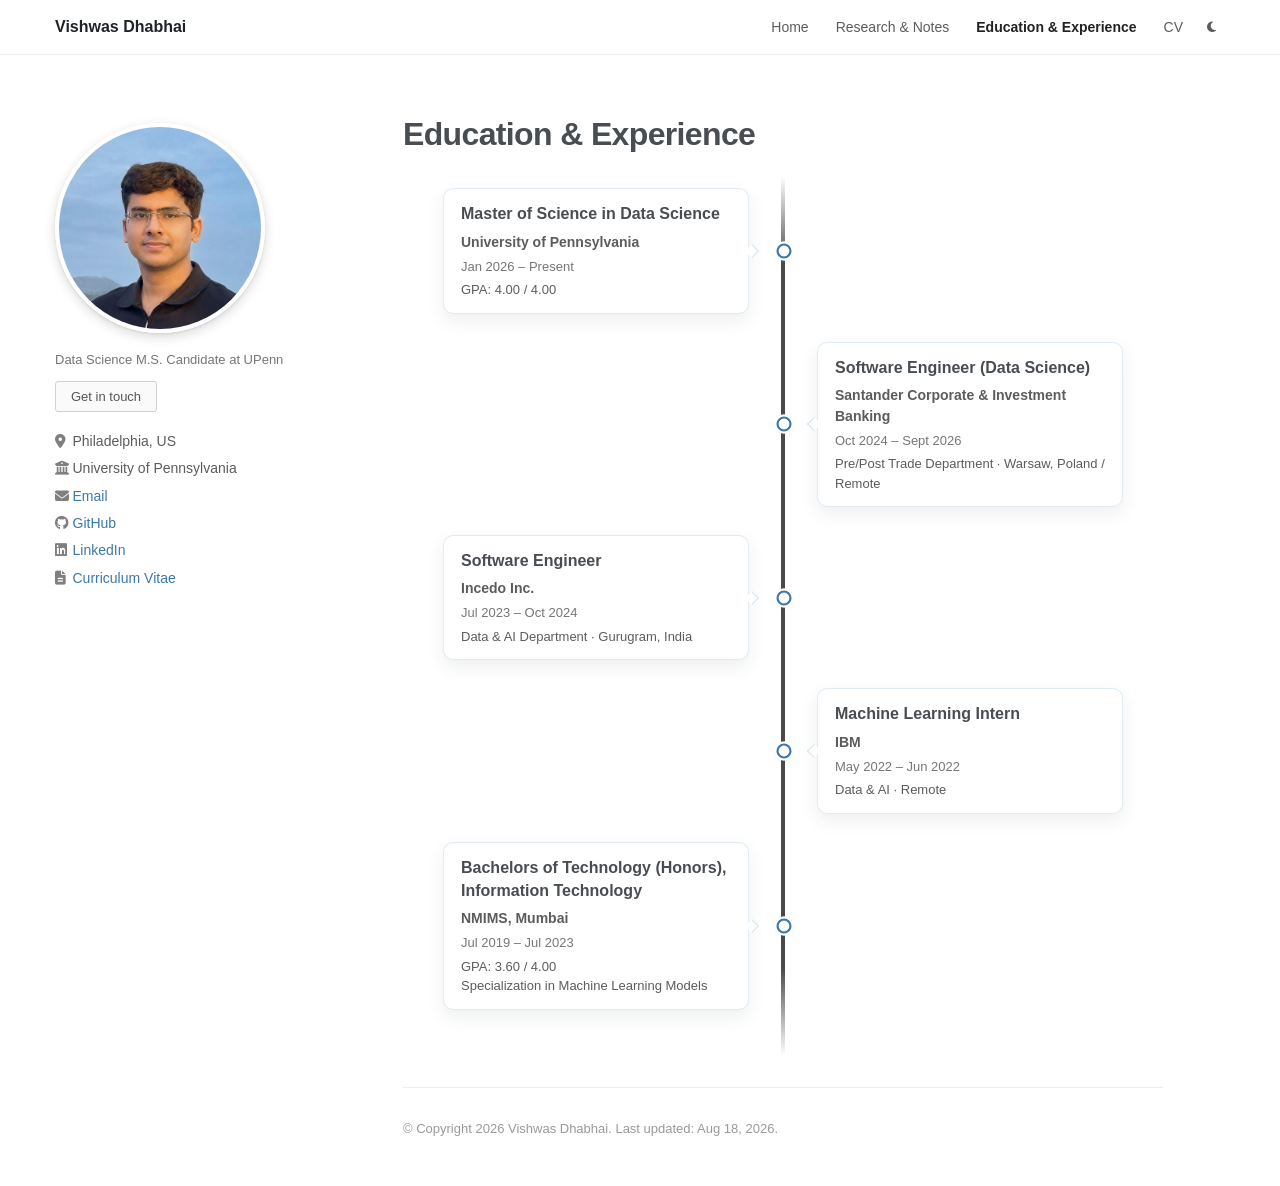
==== experience.html @ e978b35f "Website Modified" ====
<!doctype html>
<html lang="en">
<head>
  <meta charset="utf-8">
  <meta name="viewport" content="width=device-width, initial-scale=1">
  <meta name="description" content="Education and professional experience of Vishwas Dhabhai.">
  <title>Education &amp; Experience · Vishwas Dhabhai</title>
  <link rel="icon" type="image/svg+xml" href="https://academicpages.github.io/images/favicon.svg">
  <link rel="stylesheet" href="https://cdnjs.cloudflare.com/ajax/libs/font-awesome/6.5.2/css/all.min.css" referrerpolicy="no-referrer">
  <link rel="stylesheet" href="style.css">
</head>
<body>
  <header class="masthead-bar">
    <nav class="greedy-nav" aria-label="Site navigation">
      <a class="masthead-home" href="index.html"><span class="desktop-name">Vishwas Dhabhai</span><span class="mobile-name">Vishwas D.</span></a>
      <div class="masthead-links">
        <a href="index.html">Home</a>
        <a href="research.html">Research &amp; Notes</a>
        <a class="active" href="experience.html">Education &amp; Experience</a>
        <a href="resume.pdf?v=20260918">CV</a>
      </div>
      <button id="theme-toggle" class="theme-toggle" type="button" aria-label="Toggle light and dark theme" aria-pressed="false"><i class="fa-solid fa-moon theme-toggle__icon" aria-hidden="true"></i></button>
    </nav>
  </header>
  <div class="page-shell">
    <aside class="masthead">
      <img class="portrait" src="profile.jpg" alt="Portrait of Vishwas Dhabhai">
      <p class="role"><span>Data Science M.S. Candidate at UPenn</span></p>
      <a class="follow" href="mailto:vishwas7@engineering.upenn.edu">Get in touch</a>
      <ul class="profile-details">
        <li><i class="fas fa-fw fa-location-dot icon-pad-right" aria-hidden="true"></i>Philadelphia, US</li>
        <li><i class="fas fa-fw fa-building-columns icon-pad-right" aria-hidden="true"></i>University of Pennsylvania</li>
        <li><i class="fas fa-fw fa-envelope icon-pad-right" aria-hidden="true"></i><a href="mailto:vishwas7@engineering.upenn.edu">Email</a></li>
        <li><i class="fab fa-fw fa-github icon-pad-right" aria-hidden="true"></i><a href="https://github.com/vishwas7-mle" target="_blank" rel="noreferrer">GitHub</a></li>
        <li><i class="fab fa-fw fa-linkedin icon-pad-right" aria-hidden="true"></i><a href="https://www.linkedin.com/in/vishwas-9402633b9" target="_blank" rel="noreferrer">LinkedIn</a></li>
        <li><i class="fas fa-fw fa-file-lines icon-pad-right" aria-hidden="true"></i><a href="resume.pdf?v=20260918">Curriculum Vitae</a></li>
      </ul>
    </aside>
    <main class="content">
      <section id="experience">
        <h1>Education &amp; Experience</h1>
        <div class="timeline">
          <article class="timeline-entry"><h3>Master of Science in Data Science</h3><p class="institution">University of Pennsylvania</p><p class="meta">Jan 2026 – Present</p><p class="details">GPA: 4.00 / 4.00</p></article>
          <article class="timeline-entry"><h3>Software Engineer (Data Science)</h3><p class="institution">Santander Corporate &amp; Investment Banking</p><p class="meta">Oct 2024 – Sept 2026</p><p class="details">Pre/Post Trade Department · Warsaw, Poland / Remote</p></article>
          <article class="timeline-entry"><h3>Software Engineer</h3><p class="institution">Incedo Inc.</p><p class="meta">Jul 2023 – Oct 2024</p><p class="details">Data &amp; AI Department · Gurugram, India</p></article>
          <article class="timeline-entry"><h3>Machine Learning Intern</h3><p class="institution">IBM</p><p class="meta">May 2022 – Jun 2022</p><p class="details">Data &amp; AI · Remote</p></article>
          <article class="timeline-entry"><h3>Bachelors of Technology (Honors), Information Technology</h3><p class="institution">NMIMS, Mumbai</p><p class="meta">Jul 2019 – Jul 2023</p><p class="details">GPA: 3.60 / 4.00</p><p class="details">Specialization in Machine Learning Models</p></article>
        </div>
      </section>
      <footer>© Copyright 2026 Vishwas Dhabhai. Last updated: Aug 18, 2026.</footer>
    </main>
  </div>
  <script>
    const themeToggle = document.getElementById('theme-toggle');
    const themeIcon = themeToggle.querySelector('.theme-toggle__icon');
    const applyTheme = (theme) => {
      const isDark = theme === 'dark';
      document.body.setAttribute('data-theme', theme);
      themeToggle.setAttribute('aria-pressed', String(isDark));
      themeIcon.classList.toggle('fa-moon', !isDark);
      themeIcon.classList.toggle('fa-sun', isDark);
      localStorage.setItem('theme', theme);
    };
    applyTheme(localStorage.getItem('theme') || 'light');
    const timelines = [...document.querySelectorAll('.timeline')];
    const timelineEntries = document.querySelectorAll('.timeline-entry');
    const prefersReducedMotion = window.matchMedia('(prefers-reduced-motion: reduce)').matches;
    document.body.classList.add('timeline-enhanced');
    const updateTimelineProgress = () => timelines.forEach((timeline) => {
      const rect = timeline.getBoundingClientRect();
      const progress = Math.min(100, Math.max(0, ((window.innerHeight * 0.68 - rect.top) / rect.height) * 100));
      timeline.style.setProperty('--timeline-progress', `${progress}%`);
    });
    if (prefersReducedMotion) {
      timelineEntries.forEach((entry) => entry.classList.add('is-visible'));
      updateTimelineProgress();
    } else {
      const timelineObserver = new IntersectionObserver((entries) => entries.forEach((entry) => {
        if (entry.isIntersecting) {
          entry.target.classList.add('is-visible');
          timelineObserver.unobserve(entry.target);
        }
      }), { threshold: 0.2 });
      timelineEntries.forEach((entry) => timelineObserver.observe(entry));
      updateTimelineProgress();
      window.addEventListener('scroll', updateTimelineProgress, { passive: true });
      window.addEventListener('resize', updateTimelineProgress);
    }
    themeToggle.addEventListener('click', () => applyTheme(document.body.getAttribute('data-theme') === 'dark' ? 'light' : 'dark'));
  </script>
</body>
</html>
---- style.css ----
:root {
  --blue: #3d78a9;
  --ink: #303030;
  --muted: #767676;
  --light: #ededed;
  --bg: #ffffff;
  --panel: #ffffff;
  --text: #484d52;
  --text-strong: #1f2328;
  --nav-text: #5c5c5c;
  --nav-hover: #222222;
  --border: #f2f2f2;
  --soft-border: #d6e4ee;
  --button-bg: #fafafa;
  --button-text: #555555;
  --button-hover: #f1f1f1;
}
body[data-theme="dark"] {
  --bg: #0f172a;
  --panel: #111827;
  --text: #e5e7eb;
  --text-strong: #f8fafc;
  --nav-text: #cbd5e1;
  --nav-hover: #ffffff;
  --border: #1f2937;
  --light: #1f2937;
  --soft-border: #2b3b4a;
  --button-bg: #1f2937;
  --button-text: #e5e7eb;
  --button-hover: #2b3442;
}
* { box-sizing: border-box; } html { scroll-behavior: smooth; scroll-padding-top: 92px; }
body { margin: 0; color: var(--text); background: var(--bg); font: 16px/1.5 -apple-system, BlinkMacSystemFont, "Segoe UI", Arial, sans-serif; }
a { color: var(--blue); text-decoration: none; } a:hover, a:focus-visible { text-decoration: underline; }
.masthead-bar { position: sticky; top: 0; z-index: 10; width: 100%; min-height: 54px; border-bottom: 1px solid var(--border); background: color-mix(in srgb, var(--bg) 86%, transparent); backdrop-filter: blur(8px); }.greedy-nav { width: min(1170px, calc(100% - 56px)); min-height: 54px; margin: 0 auto; display: flex; align-items: center; }.masthead-home { margin-right: auto; color: var(--text-strong); font-size: 16px; font-weight: 700; }.masthead-home:hover { color: var(--text-strong); text-decoration: none; }.masthead-home .mobile-name { display: none; }
.masthead-links { display: flex; align-items: center; gap: 27px; }.masthead-links a { color: var(--nav-text); font-size: 14px; }.masthead-links a:hover, .masthead-links a.active { color: var(--nav-hover); text-decoration: none; }.masthead-links a.active { font-weight: 600; }
.theme-toggle { appearance: none; border: 1px solid transparent; background: transparent; color: var(--nav-text); width: 28px; height: 28px; padding: 0; margin-left: 14px; border-radius: 50%; display: inline-flex; align-items: center; justify-content: center; cursor: pointer; transition: background 0.2s ease, color 0.2s ease, transform 0.2s ease; }
.theme-toggle:hover, .theme-toggle:focus-visible { background: rgba(148, 163, 184, 0.08); color: var(--nav-hover); outline: none; }
.theme-toggle:active { transform: scale(0.96); }
.theme-toggle__icon { font-size: 12px; }
.page-shell { width: min(1170px, calc(100% - 56px)); margin: 0 auto; padding: 68px 0 48px; display: grid; grid-template-columns: 260px minmax(0, 760px); column-gap: 88px; }
.content { min-width: 0; }
.masthead { position: sticky; top: 92px; align-self: start; }
.portrait { display: block; width: 210px; aspect-ratio: 1; object-fit: cover; object-position: center; border: 4px solid #fff; border-radius: 50%; box-shadow: 0 4px 12px rgb(0 0 0 / 15%), 0 1px 3px rgb(0 0 0 / 10%); filter: saturate(.92); }.role { margin: 18px 0 12px; color: var(--text-strong); font-size: 13px; font-weight: 600; line-height: 1.35; white-space: nowrap; }.role span { color: var(--muted); font-weight: 400; }
.follow { display: inline-block; margin-bottom: 16px; padding: 5px 15px; border: 1px solid #d0d0d0; border-radius: 3px; color: var(--button-text); background: var(--button-bg); font-size: 13px; }.follow:hover { color: var(--text-strong); background: var(--button-hover); text-decoration: none; }
.profile-details { margin: 0 0 23px; padding: 0; list-style: none; color: var(--nav-text); font-size: 14px; line-height: 1.95; }.profile-details li { margin: 0; }.profile-details i { color: #7f7f7f; }.icon-pad-right { padding-right: 8px; }
section { padding: 0 0 31px; margin: 0 0 31px; border-bottom: 1px solid var(--light); scroll-margin-top: 92px; }p { margin: 0 0 15px; }h1, h2 { color: var(--text); font-family: inherit; font-weight: 700; letter-spacing: -.02em; }h1 { margin: -8px 0 23px; font-size: 32px; line-height: 1.2; }h2 { margin: 0 0 21px; font-size: 25px; line-height: 1.25; }h3 { margin: 0 0 3px; color: var(--text); font-size: 16px; line-height: 1.45; }h3 span { color: var(--nav-text); font-weight: 400; }ul { margin: 9px 0 0; padding-left: 21px; }li { margin: 5px 0; }
.research-list { display: grid; gap: 20px; margin-top: 21px; }.research-list article { padding-left: 18px; border-left: 2px solid var(--soft-border); }.research-list p { margin: 2px 0 0; color: var(--nav-text); }.entry { margin-bottom: 27px; }.entry:last-child { margin-bottom: 0; }.entry ul { color: var(--text); }.entry.compact { margin-bottom: 21px; }.entry.compact p:not(.meta) { margin-bottom: 1px; }.meta { margin-bottom: 7px; color: var(--muted); font-size: 13px; }
.timeline { --timeline-progress: 0%; position: relative; width: min(100%, 680px); margin: 0 auto; padding: 12px 0 18px; }
.timeline::before { content: ''; position: absolute; left: 50%; top: 0; bottom: 0; width: 4px; transform: translateX(-50%); background: linear-gradient(to bottom, transparent 0, #4a4a4a 10%, #4a4a4a 90%, transparent 100%); filter: blur(.45px); transition: opacity 0.35s ease; }
.timeline-entry { position: relative; width: calc(50% - 34px); margin-bottom: 28px; padding: 13px 17px; border: 1px solid color-mix(in srgb, var(--soft-border) 72%, transparent); border-radius: 10px; background: var(--panel); box-shadow: 0 7px 18px rgb(35 54 68 / 8%); }
.timeline-entry h3 { margin-bottom: 6px; }
.timeline-entry .institution { margin: 0 0 4px; color: var(--nav-text); font-size: 14px; font-weight: 600; }
.timeline-entry .meta { margin-bottom: 4px; }
.timeline-entry .details { margin: 0; color: var(--nav-text); font-size: 13px; }
.timeline-entry:nth-child(even) { margin-left: calc(50% + 34px); }
body.timeline-enhanced .timeline-entry { opacity: 0; transform: translateY(18px); transition: opacity 0.65s ease, transform 0.65s cubic-bezier(.22, 1, .36, 1); }
body.timeline-enhanced .timeline-entry.is-visible { opacity: 1; transform: translateY(0); }
.timeline-entry::before { content: ''; position: absolute; top: 50%; left: calc(100% + 29px); width: 10px; height: 10px; transform: translateY(-50%); background: var(--bg); border: 2px solid var(--blue); border-radius: 50%; box-shadow: 0 0 0 2px var(--bg), 0 1px 4px rgb(61 120 169 / 22%); transition: border-color 0.35s ease, background 0.35s ease, transform 0.35s ease; }
.timeline-entry:nth-child(even)::before { left: -41px; }
.timeline-entry.is-visible::before { transform: translateY(-50%) scale(1.08); }
.timeline-entry::after { content: ''; position: absolute; top: 50%; right: -9px; width: 9px; height: 9px; transform: translateY(-50%) rotate(45deg); border-top: 1px solid var(--soft-border); border-right: 1px solid var(--soft-border); background: var(--panel); }
.timeline-entry:nth-child(even)::after { right: auto; left: -9px; transform: translateY(-50%) rotate(225deg); }
footer { color: #999; font-size: 13px; }
@media (prefers-reduced-motion: reduce) {
  html { scroll-behavior: auto; }
  .timeline-entry, .timeline::before, .timeline-entry::before { transition: none; }
  body.timeline-enhanced .timeline-entry { opacity: 1; transform: none; }
  .timeline-entry { opacity: 1; transform: none; }
}
@media (max-width: 800px) {
  .greedy-nav, .page-shell { width: min(680px, calc(100% - 32px)); }
  .greedy-nav {
    display: grid;
    grid-template-columns: 1fr auto;
    align-items: center;
    gap: 8px 12px;
    padding: 10px 0;
  }
  .masthead-home { margin-right: 0; }
  .masthead-links {
    grid-column: 1 / -1;
    flex-wrap: wrap;
    justify-content: flex-start;
    gap: 8px 18px;
  }
  .theme-toggle { margin-left: 0; }
  .page-shell { display: block; padding-top: 30px; }
  .masthead { position: static; margin: 0 0 40px; text-align: center; }
  .portrait { width: 170px; margin: 0 auto; }
  .profile-details { display: inline-block; text-align: left; }
}
@media (max-width: 540px) {
  .masthead-bar {
    position: sticky;
    top: 0;
    z-index: 20;
  }
  .greedy-nav {
    width: calc(100% - 22px);
    display: flex;
    align-items: center;
    gap: 6px;
  }
  .masthead-home {
    font-size: 12.5px;
    white-space: nowrap;
    margin-right: 0;
  }
  .masthead-home .desktop-name { display: none; }
  .masthead-home .mobile-name { display: inline; }
  .masthead-links {
    display: flex;
    align-items: center;
    justify-content: flex-start;
    gap: 6px 8px;
    flex: 1 1 auto;
    min-width: 0;
    overflow-x: auto;
    scrollbar-width: none;
  }
  .masthead-links a[href="#about"] { display: none; }
  .masthead-links::-webkit-scrollbar { display: none; }
  .masthead-links a {
    font-size: 10.5px;
    white-space: nowrap;
    letter-spacing: 0;
  }
  .theme-toggle {
    flex-shrink: 0;
    width: 18px;
    height: 18px;
    margin-left: 0;
  }
  .theme-toggle__icon { font-size: 9px; }
  .page-shell { width: calc(100% - 22px); }
  .masthead {
    display: flex;
    align-items: center;
    gap: 12px;
    margin: 0 0 18px;
    position: static;
    text-align: left;
  }
  .portrait {
    width: 64px;
    min-width: 64px;
    margin: 0;
    border-width: 2px;
    box-shadow: 0 2px 8px rgb(0 0 0 / 12%);
  }
  .masthead .role {
    margin: 0;
    font-size: 11px;
    line-height: 1.35;
  }
  .masthead .follow,
  .masthead .profile-details {
    display: none;
  }
  body { font-size: 14px; }
  section { margin-bottom: 22px; padding-bottom: 22px; }
  h1 { font-size: 24px; margin-top: 0; }
  h2 { font-size: 20px; }
  h3 { font-size: 14px; }
  p, li, .meta { font-size: 12.5px; }
  .timeline {
    width: 100%;
    padding: 6px 0 6px 23px;
  }
  .timeline::before {
    left: 5px;
    width: 3px;
  }
  .timeline-entry {
    width: calc(100% - 5px);
    margin-bottom: 18px;
    padding: 11px 13px;
  }
  .timeline-entry:nth-child(even) { margin-left: 0; }
  .timeline-entry::before {
    left: -21.5px;
    right: auto;
    top: 50%;
    width: 10px;
    height: 10px;
    border-width: 2px;
    box-shadow: 0 0 0 2px var(--bg), 0 1px 4px rgb(61 120 169 / 22%);
  }
  .timeline-entry:nth-child(even)::before { left: -21.5px; }
  .timeline-entry::after, .timeline-entry:nth-child(even)::after { display: none; }
}
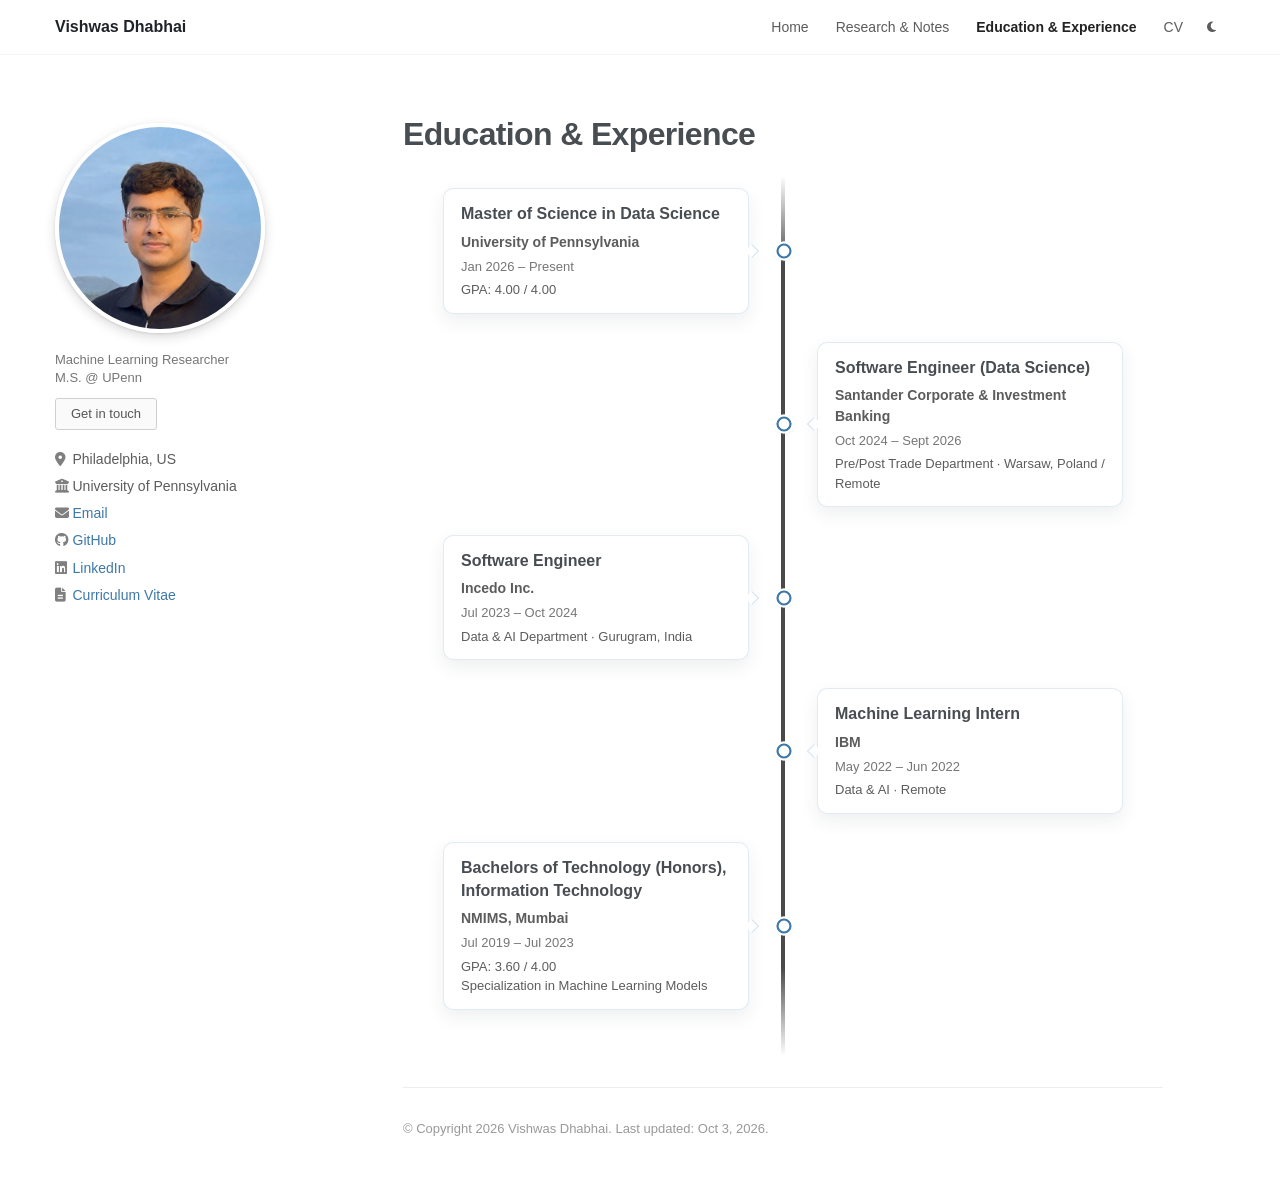
==== commit de6bdb30: "Mobile Visual + Desktop Minor Content Changes" ====
--- a/experience.html
+++ b/experience.html
@@ -12,8 +12,9 @@
 <body>
   <header class="masthead-bar">
     <nav class="greedy-nav" aria-label="Site navigation">
-      <a class="masthead-home" href="index.html"><span class="desktop-name">Vishwas Dhabhai</span><span class="mobile-name">Vishwas D.</span></a>
-      <div class="masthead-links">
+      <a class="masthead-home" href="index.html"><span class="desktop-name">Vishwas Dhabhai</span><span class="mobile-name">Vishwas Dhabhai</span></a>
+      <button id="mobile-menu-toggle" class="mobile-menu-toggle" type="button" aria-label="Open navigation menu" aria-expanded="false" aria-controls="site-navigation-links" hidden><i class="fa-solid fa-bars" aria-hidden="true"></i></button>
+      <div id="site-navigation-links" class="masthead-links">
         <a href="index.html">Home</a>
         <a href="research.html">Research &amp; Notes</a>
         <a class="active" href="experience.html">Education &amp; Experience</a>
@@ -24,8 +25,10 @@
   </header>
   <div class="page-shell">
     <aside class="masthead">
-      <img class="portrait" src="profile.jpg" alt="Portrait of Vishwas Dhabhai">
-      <p class="role"><span>Data Science M.S. Candidate at UPenn</span></p>
+      <div class="profile-tile">
+        <img class="portrait" src="profile.jpg" alt="Portrait of Vishwas Dhabhai">
+        <p class="role"><span>Machine Learning Researcher<br>M.S. @ UPenn</span></p>
+      </div>
       <a class="follow" href="mailto:vishwas7@engineering.upenn.edu">Get in touch</a>
       <ul class="profile-details">
         <li><i class="fas fa-fw fa-location-dot icon-pad-right" aria-hidden="true"></i>Philadelphia, US</li>
@@ -47,9 +50,10 @@
           <article class="timeline-entry"><h3>Bachelors of Technology (Honors), Information Technology</h3><p class="institution">NMIMS, Mumbai</p><p class="meta">Jul 2019 – Jul 2023</p><p class="details">GPA: 3.60 / 4.00</p><p class="details">Specialization in Machine Learning Models</p></article>
         </div>
       </section>
-      <footer>© Copyright 2026 Vishwas Dhabhai. Last updated: Aug 18, 2026.</footer>
+      <footer>© Copyright 2026 Vishwas Dhabhai. Last updated: Oct 3, 2026.</footer>
     </main>
   </div>
+  <script src="mobile-menu.js"></script>
   <script>
     const themeToggle = document.getElementById('theme-toggle');
     const themeIcon = themeToggle.querySelector('.theme-toggle__icon');
--- a/style.css
+++ b/style.css
@@ -71,24 +71,105 @@
 @media (max-width: 800px) {
   .greedy-nav, .page-shell { width: min(680px, calc(100% - 32px)); }
   .greedy-nav {
-    display: grid;
-    grid-template-columns: 1fr auto;
-    align-items: center;
-    gap: 8px 12px;
-    padding: 10px 0;
-  }
-  .masthead-home { margin-right: 0; }
+    position: relative;
+    display: flex;
+    align-items: center;
+    gap: 8px;
+    min-height: 64px;
+    padding: 8px 0;
+  }
+  .masthead-home { margin-right: auto; font-size: 16px; }
+  .masthead-home .desktop-name { display: none; }
+  .masthead-home .mobile-name { display: inline; }
   .masthead-links {
-    grid-column: 1 / -1;
-    flex-wrap: wrap;
-    justify-content: flex-start;
-    gap: 8px 18px;
-  }
-  .theme-toggle { margin-left: 0; }
-  .page-shell { display: block; padding-top: 30px; }
-  .masthead { position: static; margin: 0 0 40px; text-align: center; }
-  .portrait { width: 170px; margin: 0 auto; }
+    position: absolute;
+    top: calc(100% + 1px);
+    right: 0;
+    left: 0;
+    z-index: 21;
+    flex-direction: column;
+    align-items: stretch;
+    gap: 2px;
+    padding: 8px;
+    border: 1px solid var(--soft-border);
+    border-radius: 0 0 8px 8px;
+    background: var(--panel);
+    box-shadow: 0 8px 18px rgb(0 0 0 / 12%);
+  }
+  body.mobile-menu-ready .masthead-links { display: none; }
+  body.mobile-menu-ready .masthead-links.is-open { display: flex; }
+  .masthead-links a {
+    display: flex;
+    align-items: center;
+    width: 100%;
+    min-height: 44px;
+    padding: 10px 12px;
+    border-radius: 4px;
+    font-size: 15px;
+  }
+  .masthead-links a.active { background: color-mix(in srgb, var(--blue) 10%, var(--panel)); }
+  .mobile-menu-toggle:not([hidden]) {
+    appearance: none;
+    display: inline-flex;
+    flex: 0 0 44px;
+    align-items: center;
+    justify-content: center;
+    width: 44px;
+    height: 44px;
+    padding: 0;
+    border: 1px solid var(--soft-border);
+    border-radius: 6px;
+    color: var(--nav-text);
+    background: var(--button-bg);
+    font-size: 16px;
+    cursor: pointer;
+  }
+  .mobile-menu-toggle:hover, .mobile-menu-toggle:focus-visible {
+    color: var(--nav-hover);
+    background: var(--button-hover);
+  }
+  .mobile-menu-toggle:focus-visible, .masthead-links a:focus-visible, .theme-toggle:focus-visible {
+    outline: 2px solid var(--blue);
+    outline-offset: 2px;
+  }
+  .theme-toggle { width: 44px; height: 44px; margin-left: 0; }
+  .theme-toggle__icon { font-size: 14px; }
+  .page-shell { display: block; padding-top: 28px; }
+  .masthead { position: static; margin: 0 0 32px; text-align: center; }
+  .profile-tile {
+    display: flex;
+    flex-direction: column;
+    align-items: center;
+    gap: 14px;
+    width: min(100%, 360px);
+    margin: 0 auto 20px;
+    padding: 20px 18px;
+    border: 1px solid var(--soft-border);
+    border-radius: 8px;
+    background: var(--panel);
+    box-shadow: 0 4px 14px rgb(35 54 68 / 8%);
+  }
+  .portrait { width: 136px; margin: 0; border-width: 3px; }
+  .masthead .role { margin: 0; font-size: 14px; line-height: 1.45; white-space: normal; }
+  .masthead .role span {
+    display: inline-block;
+    max-width: 100%;
+    padding: 6px 12px;
+    border-radius: 999px;
+    color: var(--text-strong);
+    background: color-mix(in srgb, var(--blue) 10%, var(--panel));
+    font-size: 13px;
+    font-weight: 600;
+  }
   .profile-details { display: inline-block; text-align: left; }
+  body { font-size: 16px; line-height: 1.55; }
+  section { margin-bottom: 26px; padding-bottom: 26px; }
+  h1 { margin-top: 0; font-size: 30px; }
+  h2 { font-size: 23px; }
+  h3 { font-size: 16px; }
+  p, li { font-size: 15px; }
+  .meta { font-size: 13px; }
+  footer { font-size: 10px; white-space: nowrap; }
 }
 @media (max-width: 540px) {
   .masthead-bar {
@@ -97,73 +178,49 @@
     z-index: 20;
   }
   .greedy-nav {
-    width: calc(100% - 22px);
-    display: flex;
-    align-items: center;
-    gap: 6px;
+    width: calc(100% - 24px);
+    display: flex;
+    align-items: center;
+    gap: 8px;
   }
   .masthead-home {
-    font-size: 12.5px;
+    font-size: 15px;
     white-space: nowrap;
-    margin-right: 0;
-  }
-  .masthead-home .desktop-name { display: none; }
-  .masthead-home .mobile-name { display: inline; }
-  .masthead-links {
-    display: flex;
-    align-items: center;
-    justify-content: flex-start;
-    gap: 6px 8px;
-    flex: 1 1 auto;
-    min-width: 0;
-    overflow-x: auto;
-    scrollbar-width: none;
-  }
-  .masthead-links a[href="#about"] { display: none; }
-  .masthead-links::-webkit-scrollbar { display: none; }
-  .masthead-links a {
-    font-size: 10.5px;
-    white-space: nowrap;
-    letter-spacing: 0;
-  }
-  .theme-toggle {
-    flex-shrink: 0;
-    width: 18px;
-    height: 18px;
-    margin-left: 0;
-  }
-  .theme-toggle__icon { font-size: 9px; }
-  .page-shell { width: calc(100% - 22px); }
-  .masthead {
-    display: flex;
-    align-items: center;
-    gap: 12px;
-    margin: 0 0 18px;
-    position: static;
-    text-align: left;
-  }
-  .portrait {
-    width: 64px;
-    min-width: 64px;
-    margin: 0;
-    border-width: 2px;
-    box-shadow: 0 2px 8px rgb(0 0 0 / 12%);
-  }
-  .masthead .role {
-    margin: 0;
-    font-size: 11px;
-    line-height: 1.35;
-  }
+    margin-right: auto;
+  }
+  .page-shell { width: calc(100% - 32px); padding-top: 24px; }
+  .masthead { margin-bottom: 24px; }
+  .profile-tile {
+    width: min(100%, 320px);
+    padding: 18px 16px;
+    border-color: #c6cdd1;
+    background: linear-gradient(145deg, #e9edef, #dce2e5);
+    box-shadow: inset 0 1px rgb(255 255 255 / 75%), 0 4px 14px rgb(35 54 68 / 10%);
+  }
+  body[data-theme="dark"] .profile-tile {
+    border-color: #465158;
+    background: linear-gradient(145deg, #303a40, #242d32);
+    box-shadow: inset 0 1px rgb(255 255 255 / 7%), 0 4px 14px rgb(0 0 0 / 22%);
+  }
+  .masthead .role span {
+    color: #59636a;
+    background: #ffffff;
+  }
+  body[data-theme="dark"] .masthead .role span {
+    color: #e1e6e9;
+    background: #424c52;
+  }
+  .portrait { width: 124px; }
   .masthead .follow,
   .masthead .profile-details {
     display: none;
   }
-  body { font-size: 14px; }
   section { margin-bottom: 22px; padding-bottom: 22px; }
-  h1 { font-size: 24px; margin-top: 0; }
-  h2 { font-size: 20px; }
-  h3 { font-size: 14px; }
-  p, li, .meta { font-size: 12.5px; }
+  h1 { font-size: 27px; }
+  h2 { font-size: 21px; }
+  p, li { font-size: 15px; }
+  .meta { font-size: 13px; }
+  footer { font-size: 9px; }
   .timeline {
     width: 100%;
     padding: 6px 0 6px 23px;
